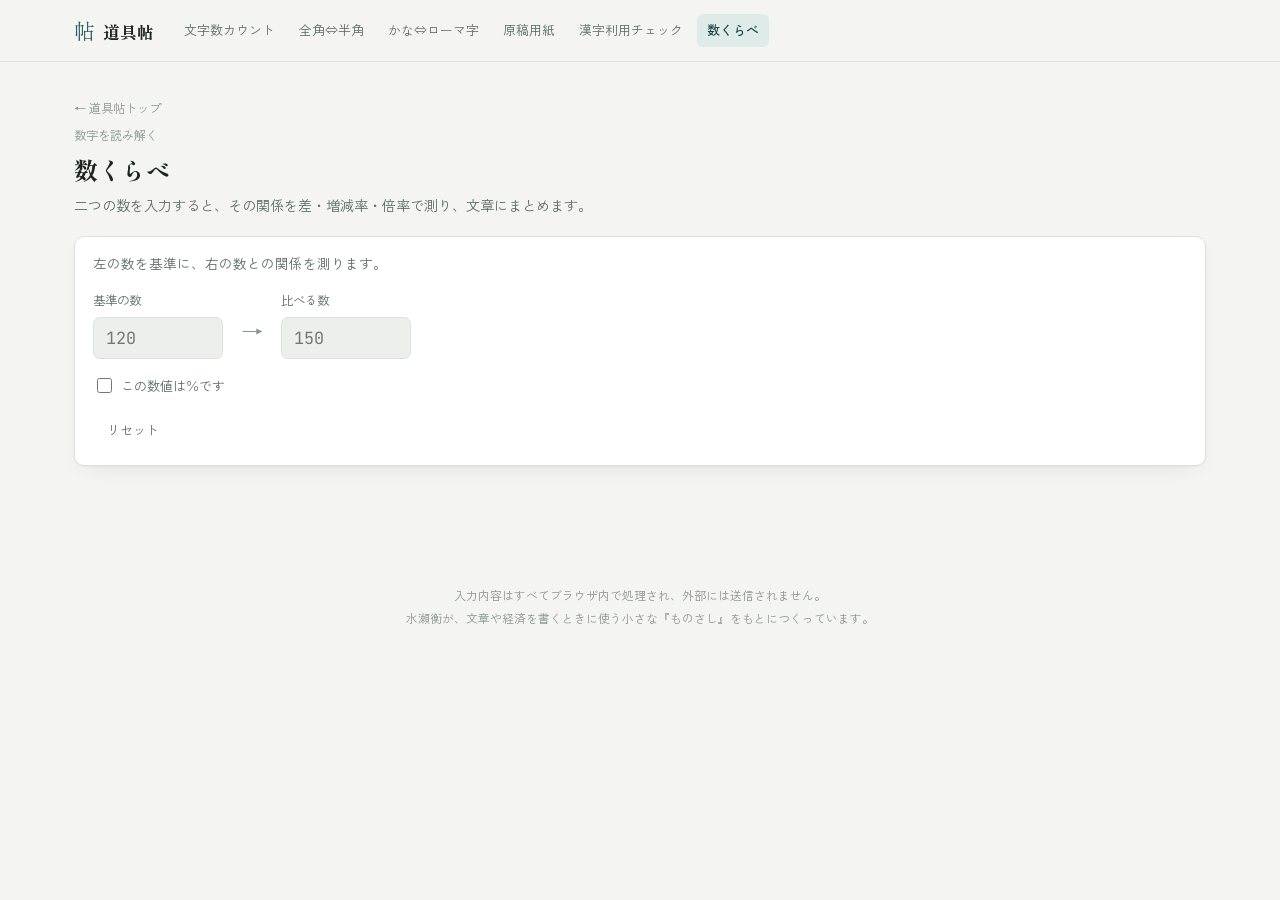
==== tools/numbers/number-comparison/index.html @ 3e236fab "実URL構成へ移行: 単一HTML＋ハッシュルーター → 複数ページ 工程6で確定した文章／数字／時間の3カテゴリの情報構造を、カテゴリ階層を 持つ実URLへ固定した。URLとUIでは可逆性が違うため" ====
<!DOCTYPE html>
<html lang="ja">
<head>
<meta charset="UTF-8">
<meta name="viewport" content="width=device-width, initial-scale=1">
<title>数くらべ | 道具帖</title>
<meta name="description" content="二つの数を、差・増減率・倍率で比べ、結果を文章にまとめます。入力した数値は送信されません。">
<link rel="preconnect" href="https://fonts.googleapis.com">
<link rel="stylesheet" href="https://fonts.googleapis.com/css2?family=Shippori+Mincho:wght@500;700;800&family=Zen+Kaku+Gothic+New:wght@400;500;700&family=JetBrains+Mono:wght@400;500;600&display=swap">
<link rel="stylesheet" href="/assets/style.css">
</head>
<body>

<header class="site-nav">
  <div class="nav-inner">
    <a class="brand-link" href="/"><span class="mark">帖</span><span class="name">道具帖</span></a>
    <nav class="tool-links">
      <a href="/tools/writing/character-count/">文字数カウント</a>
      <a href="/tools/writing/width-converter/">全角⇔半角</a>
      <a href="/tools/writing/kana-romaji/">かな⇔ローマ字</a>
      <a href="/tools/writing/manuscript-paper/">原稿用紙</a>
      <a href="/tools/writing/kanji-check/">漢字利用チェック</a>
      <a href="/tools/numbers/number-comparison/" class="active">数くらべ</a>
    </nav>
  </div>
</header>

<div class="wrap">
  <section class="view">
    <div class="tool-header">
      <a class="back" href="/">← 道具帖トップ</a>
      <p class="category">数字を読み解く</p>
      <h2>数くらべ</h2>
      <p class="desc">二つの数を入力すると、その関係を差・増減率・倍率で測り、文章にまとめます。</p>
    </div>
    <div class="panel">
      <div class="tool-body stack">
        <p class="rt-guide">左の数を基準に、右の数との関係を測ります。</p>
        <div class="rt-inputs">
          <div class="rt-field">
            <label for="rt-a">基準の数</label>
            <input type="number" id="rt-a" aria-label="基準の数の入力欄" inputmode="decimal" placeholder="120">
          </div>
          <div class="rt-arrow" aria-hidden="true">→</div>
          <div class="rt-field">
            <label for="rt-b">比べる数</label>
            <input type="number" id="rt-b" aria-label="比べる数の入力欄" inputmode="decimal" placeholder="150">
          </div>
        </div>
        <label class="check"><input type="checkbox" id="rt-percent"> この数値は％です</label>
        <div class="toolbar-group">
          <button class="ghost" id="rt-reset">リセット</button>
        </div>
        <div id="rt-results" hidden>
          <div class="stat-grid rt-grid">
            <div class="stat-tile"><div class="val" id="rt-diff">—</div><div class="lbl" id="rt-diff-lbl">差</div></div>
            <div class="stat-tile"><div class="val" id="rt-pct">—</div><div class="lbl">増減率</div></div>
            <div class="stat-tile"><div class="val" id="rt-ratio">—</div><div class="lbl">倍率</div></div>
          </div>
          <p class="rt-note" id="rt-note" hidden></p>
          <div class="rt-sentence-label">文章にすると</div>
          <div class="rt-sentence" id="rt-sentence-box">
            <button class="ghost copy-inline" id="rt-copy" aria-label="結果の文章をコピー">コピー</button>
            <span id="rt-sentence"></span>
          </div>
        </div>
      </div>
    </div>
  </section>
</div>

<footer class="site-footer">
  <p>入力内容はすべてブラウザ内で処理され、外部には送信されません。</p>
  <p>水瀬衡が、文章や経済を書くときに使う小さな『ものさし』をもとにつくっています。</p>
</footer>
<div class="toast" id="toast"></div>

<script src="/assets/common.js"></script>
<script>
(function(){
  "use strict";
  const { copyText } = window.Toolbox;

  /* ===================== 数くらべ ===================== */
  (function initRatio(){
    const aInput = document.getElementById('rt-a');
    const bInput = document.getElementById('rt-b');
    const percentCheck = document.getElementById('rt-percent');
    const resultsEl = document.getElementById('rt-results');
    const diffEl = document.getElementById('rt-diff');
    const diffLbl = document.getElementById('rt-diff-lbl');
    const pctEl = document.getElementById('rt-pct');
    const ratioEl = document.getElementById('rt-ratio');
    const noteEl = document.getElementById('rt-note');
    const sentenceEl = document.getElementById('rt-sentence');
    const resetBtn = document.getElementById('rt-reset');
    const copyBtn = document.getElementById('rt-copy');

    const MINUS = '−';

    function decimalsOf(str){
      const i = str.indexOf('.');
      return i === -1 ? 0 : (str.length - i - 1);
    }
    function formatSigned(n, decimals){
      if (n === 0) return (0).toFixed(decimals);
      const sign = n > 0 ? '+' : MINUS;
      return sign + Math.abs(n).toFixed(decimals);
    }
    function formatPlain(n, decimals){
      const scale = Math.pow(10, decimals);
      const rounded = Math.sign(n) * Math.round(Math.abs(n) * scale) / scale;
      const str = String(rounded);
      return rounded < 0 ? MINUS + str.slice(1) : str;
    }
    function setDash(el){
      el.innerHTML = '';
      const span = document.createElement('span');
      span.className = 'rt-dash';
      span.textContent = '—';
      el.appendChild(span);
    }

    function render(){
      const aStr = aInput.value.trim();
      const bStr = bInput.value.trim();
      const a = Number(aStr);
      const b = Number(bStr);
      const valid = aStr !== '' && bStr !== '' && Number.isFinite(a) && Number.isFinite(b);
      if (!valid){
        resultsEl.hidden = true;
        return;
      }
      const percentMode = percentCheck.checked;

      const decimals = Math.max(decimalsOf(aStr), decimalsOf(bStr));
      const scale = Math.pow(10, decimals);
      const diff = (Math.round(b * scale) - Math.round(a * scale)) / scale;
      const diffText = formatSigned(diff, decimals) + (percentMode ? 'ポイント' : '');

      const showPct = a > 0;
      const showRatio = a > 0 && b >= 0;
      const pct = showPct ? (b - a) / a * 100 : null;
      const ratio = showRatio ? b / a : null;

      diffLbl.textContent = percentMode ? 'ポイント差' : '差';
      diffEl.textContent = diffText;

      if (showPct){ pctEl.textContent = formatPlain(pct, 1) + '%'; }
      else { setDash(pctEl); }

      if (showRatio){ ratioEl.textContent = formatPlain(ratio, 2) + '倍'; }
      else { setDash(ratioEl); }

      let note = '';
      let reason = '';
      if (a === 0){
        note = '基準となる値が0のため、増減率と倍率は算出できません。';
        reason = '基準が0のため、増減率と倍率は表示していません。';
      } else if (a < 0){
        note = '基準となる値が負のため、増減率と倍率は誤読を招くため表示していません。';
        reason = '基準が負のため、増減率と倍率は表示していません。';
      } else if (b < 0){
        note = '値が正から負へまたいでいるため、倍率は誤読を招くため表示していません。';
        reason = '値が正から負へまたいでいるため、倍率は表示していません。';
      }
      noteEl.textContent = note;
      noteEl.hidden = !note;

      const unit = percentMode ? '%' : '';
      const clauses = [`差は${diffText}`];
      if (showPct) clauses.push(`増減率は${formatPlain(pct, 1)}%`);
      if (showRatio) clauses.push(`元の${formatPlain(ratio, 2)}倍`);
      const aDisp = aStr.replace(/^-/, MINUS) + unit;
      const bDisp = bStr.replace(/^-/, MINUS) + unit;
      sentenceEl.textContent = `${aDisp}から${bDisp}へ。${clauses.join('、')}です。${reason}`;

      resultsEl.hidden = false;
    }

    aInput.addEventListener('input', render);
    bInput.addEventListener('input', render);
    percentCheck.addEventListener('change', render);
    copyBtn.addEventListener('click', () => copyText(sentenceEl.textContent));
    resetBtn.addEventListener('click', () => {
      aInput.value = '';
      bInput.value = '';
      percentCheck.checked = false;
      render();
      aInput.focus();
    });
  })();
})();
</script>
</body>
</html>
---- assets/style.css ----
:root{
    --bg: #F4F5F2;
    --surface: #FFFFFF;
    --surface-sunken: #ECEFEC;
    --ink: #1D2422;
    --ink-soft: #5C6B67;
    --ink-faint: #8B9793;
    --accent: #2C5F5E;
    --accent-strong: #1B4443;
    --accent-soft: #DFEBE8;
    --line: #DBE1DD;
    --line-strong: #C3CCC7;
    --warn: #A6572B;
    --shadow: 0 1px 2px rgba(20,30,28,0.04), 0 8px 24px -12px rgba(20,30,28,0.12);
    --radius: 10px;
    --g1: #B5892B; --g2: #B0672D; --g3: #A8502F; --g4: #2C5F5E; --g5: #33628F; --g6: #5B4E8F; --gx: #8B9793;
    --g1-bg: #F6ECD6; --g2-bg: #F5E4D6; --g3-bg: #F3DFDA; --g4-bg: #DFEBE8; --g5-bg: #DEE7F0; --g6-bg: #E6E1F0; --gx-bg: #E9EBE9;
  }
  @media (prefers-color-scheme: dark){
    :root:not([data-theme="light"]){
      --bg: #141917; --surface: #1C2321; --surface-sunken: #171D1B;
      --ink: #E8EDEB; --ink-soft: #9DACA7; --ink-faint: #6B7975;
      --accent: #6FBFB4; --accent-strong: #8FD4C9; --accent-soft: #223330;
      --line: #2B3634; --line-strong: #3A4744; --warn: #E0925E;
      --shadow: 0 1px 2px rgba(0,0,0,0.3), 0 8px 24px -12px rgba(0,0,0,0.5);
      --g1: #D9B463; --g2: #D6935F; --g3: #D07F63; --g4: #6FBFB4; --g5: #7FA8D6; --g6: #A79AD9; --gx: #8B9793;
      --g1-bg: #2E2A1C; --g2-bg: #2E241B; --g3-bg: #2E211D; --g4-bg: #1C2A28; --g5-bg: #1C242E; --g6-bg: #26212E; --gx-bg: #22282A;
    }
  }
  :root[data-theme="dark"]{
    --bg: #141917; --surface: #1C2321; --surface-sunken: #171D1B;
    --ink: #E8EDEB; --ink-soft: #9DACA7; --ink-faint: #6B7975;
    --accent: #6FBFB4; --accent-strong: #8FD4C9; --accent-soft: #223330;
    --line: #2B3634; --line-strong: #3A4744; --warn: #E0925E;
    --shadow: 0 1px 2px rgba(0,0,0,0.3), 0 8px 24px -12px rgba(0,0,0,0.5);
    --g1: #D9B463; --g2: #D6935F; --g3: #D07F63; --g4: #6FBFB4; --g5: #7FA8D6; --g6: #A79AD9; --gx: #8B9793;
    --g1-bg: #2E2A1C; --g2-bg: #2E241B; --g3-bg: #2E211D; --g4-bg: #1C2A28; --g5-bg: #1C242E; --g6-bg: #26212E; --gx-bg: #22282A;
  }

  *{ box-sizing: border-box; }
  body{
    margin: 0;
    background: var(--bg);
    color: var(--ink);
    font-family: "Zen Kaku Gothic New", "Hiragino Kaku Gothic ProN", "Yu Gothic", sans-serif;
    line-height: 1.6;
    -webkit-font-smoothing: antialiased;
  }
  a{ color: inherit; }
  .wrap{ max-width: 1180px; margin: 0 auto; padding: 0 24px 80px; }

  /* ---- top nav ---- */
  header.site-nav{
    position: sticky; top: 0; z-index: 20;
    background: var(--bg);
    border-bottom: 1px solid var(--line);
    backdrop-filter: blur(6px);
  }
  .nav-inner{
    max-width: 1180px; margin: 0 auto; padding: 14px 24px;
    display: flex; align-items: center; gap: 20px; flex-wrap: wrap;
  }
  .brand-link{ display: flex; align-items: baseline; gap: 8px; text-decoration: none; flex: none; }
  .brand-link .mark{ font-family: "Shippori Mincho", serif; font-size: 1.3rem; color: var(--accent); }
  .brand-link .name{ font-family: "Shippori Mincho", serif; font-weight: 700; font-size: 1.05rem; color: var(--ink); }
  nav.tool-links{ display: flex; gap: 4px; flex-wrap: wrap; }
  nav.tool-links a{
    font-size: 0.8rem; color: var(--ink-soft); text-decoration: none;
    padding: 6px 10px; border-radius: 6px;
  }
  nav.tool-links a:hover{ background: var(--surface-sunken); color: var(--ink); }
  nav.tool-links a.active{ background: var(--accent-soft); color: var(--accent-strong); font-weight: 500; }

  /* Mobile: keep the brand on its own line, and let the tool nav scroll
     horizontally on one line instead of wrapping (interim fix scoped to
     narrow widths only, ahead of the real nav redesign in ROADMAP §4 6番目). */
  @media (max-width: 640px){
    .nav-inner{ flex-direction: column; align-items: stretch; gap: 10px; flex-wrap: nowrap; }
    nav.tool-links{
      flex-wrap: nowrap; overflow-x: auto; -webkit-overflow-scrolling: touch;
      scrollbar-width: none; width: 100%;
    }
    nav.tool-links::-webkit-scrollbar{ display: none; }
    nav.tool-links a{ flex: none; white-space: nowrap; }
  }

  section.view{ padding-top: 32px; }

  /* ---- cover ---- */
  .cover-hero{ padding: 12px 0 36px; border-bottom: 1px solid var(--line); margin-bottom: 32px; }
  .cover-hero h1{
    font-family: "Shippori Mincho", serif; font-weight: 800; font-size: 2.2rem;
    margin: 0 0 10px; text-wrap: balance;
  }
  .cover-hero p{ color: var(--ink-soft); max-width: 56ch; margin: 0; }
  .cover-group{ margin-bottom: 28px; }
  .cover-group:last-child{ margin-bottom: 0; }
  .cover-group-heading{
    font-size: 0.72rem; font-weight: 700; letter-spacing: 0.08em; text-transform: uppercase;
    color: var(--ink-faint); margin: 0 0 10px;
  }
  .card-grid{
    display: grid; grid-template-columns: repeat(auto-fill, minmax(260px, 1fr)); gap: 16px;
  }
  .tool-card{
    background: var(--surface); border: 1px solid var(--line); border-radius: var(--radius);
    box-shadow: var(--shadow); padding: 20px; text-decoration: none; color: inherit;
    display: flex; flex-direction: column; gap: 10px;
    transition: transform 0.12s ease, border-color 0.12s ease;
  }
  .tool-card:hover{ transform: translateY(-2px); border-color: var(--accent); }
  .tool-card .icon{
    font-family: "Shippori Mincho", serif; font-size: 1.6rem; color: var(--accent);
    width: 42px; height: 42px; display: flex; align-items: center; justify-content: center;
    background: var(--accent-soft); border-radius: 8px;
  }
  .tool-card h3{ margin: 0; font-size: 1.05rem; }
  .tool-card p{ margin: 0; font-size: 0.84rem; color: var(--ink-soft); line-height: 1.5; }

  /* ---- shared tool chrome ---- */
  .tool-header{ margin-bottom: 20px; }
  .tool-header .back{ font-size: 0.78rem; color: var(--ink-faint); text-decoration: none; }
  .tool-header .back:hover{ color: var(--accent-strong); }
  .tool-header .category{ font-size: 0.76rem; color: var(--ink-faint); margin: 6px 0 0; }
  .tool-header h2{ font-family: "Shippori Mincho", serif; font-size: 1.5rem; margin: 6px 0 4px; }
  .tool-header .desc{ color: var(--ink-soft); font-size: 0.88rem; margin: 0; }

  .panel{ background: var(--surface); border: 1px solid var(--line); border-radius: var(--radius); box-shadow: var(--shadow); }
  .stack{ display: flex; flex-direction: column; gap: 16px; }

  label.check{
    display: inline-flex; align-items: center; gap: 6px; font-size: 0.82rem;
    color: var(--ink-soft); cursor: pointer; user-select: none;
  }
  label.check input{ accent-color: var(--accent); width: 15px; height: 15px; }

  button{
    font-family: inherit; font-size: 0.82rem; border-radius: 7px; border: 1px solid var(--line-strong);
    background: var(--surface); color: var(--ink); padding: 7px 13px; cursor: pointer;
    transition: background 0.12s ease, border-color 0.12s ease, transform 0.05s ease;
  }
  button:hover{ background: var(--surface-sunken); border-color: var(--ink-faint); }
  button:active{ transform: translateY(1px); }
  button:focus-visible, textarea:focus-visible, input:focus-visible{ outline: 2px solid var(--accent); outline-offset: 2px; }
  button.primary{ background: var(--accent); border-color: var(--accent); color: var(--surface); font-weight: 500; }
  button.primary:hover{ background: var(--accent-strong); border-color: var(--accent-strong); }
  button.ghost{ border-color: transparent; background: transparent; color: var(--ink-soft); }
  button.ghost:hover{ background: var(--surface-sunken); color: var(--ink); }
  button.seg{ border-radius: 0; }
  button.seg:first-child{ border-radius: 7px 0 0 7px; }
  button.seg:last-child{ border-radius: 0 7px 7px 0; }
  button.seg.active{ background: var(--accent); border-color: var(--accent); color: var(--surface); }
  button:disabled{ opacity: 0.45; cursor: not-allowed; }

  textarea{
    width: 100%; background: var(--surface-sunken); border: 1px solid var(--line); border-radius: 8px;
    padding: 14px 16px; font-family: "Zen Kaku Gothic New", sans-serif; font-size: 1rem;
    line-height: 1.6; color: var(--ink); resize: vertical;
  }
  textarea::placeholder{ color: var(--ink-faint); }
  textarea.mono{ font-family: "JetBrains Mono", ui-monospace, monospace; font-size: 0.92rem; }

  input[type="number"]{
    width: 90px; background: var(--surface-sunken); border: 1px solid var(--line); border-radius: 7px;
    padding: 7px 10px; font-family: "JetBrains Mono", monospace; font-size: 0.9rem; color: var(--ink);
  }

  .toolbar{ display: flex; align-items: center; justify-content: space-between; flex-wrap: wrap; gap: 10px; padding: 16px 18px 0; }
  .toolbar-group{ display: flex; align-items: center; gap: 8px; flex-wrap: wrap; }
  .tool-body{ padding: 16px 18px 18px; }
  .hint{ font-size: 0.76rem; color: var(--ink-faint); margin-top: 8px; }

  .hero-stat{ display: flex; align-items: baseline; gap: 10px; padding: 12px 2px 0; }
  .hero-stat .num{ font-family: "JetBrains Mono", monospace; font-variant-numeric: tabular-nums; font-size: 2.6rem; font-weight: 600; color: var(--accent-strong); line-height: 1; }
  .hero-stat .unit{ color: var(--ink-soft); font-size: 0.95rem; }
  .hero-stat .label{ margin-left: auto; color: var(--ink-faint); font-size: 0.78rem; }

  .side{ display: flex; flex-direction: column; gap: 16px; }
  .stat-group{ padding: 16px 18px 18px; }
  .stat-group h2{ font-size: 0.72rem; font-weight: 700; letter-spacing: 0.08em; text-transform: uppercase; color: var(--ink-faint); margin: 0 0 12px; }
  .stat-grid{ display: grid; grid-template-columns: repeat(2, 1fr); gap: 10px; }
  .stat-tile{ background: var(--surface-sunken); border: 1px solid var(--line); border-radius: 8px; padding: 10px 12px; }
  .stat-tile .val{ font-family: "JetBrains Mono", monospace; font-variant-numeric: tabular-nums; font-size: 1.15rem; font-weight: 600; color: var(--ink); }
  .stat-tile .val .u{ font-size: 0.72rem; color: var(--ink-soft); font-weight: 400; margin-left: 2px; }
  .stat-tile .lbl{ font-size: 0.72rem; color: var(--ink-soft); margin-top: 2px; }
  .approx-note{ font-size: 0.68rem; color: var(--ink-faint); margin-top: 10px; }

  .layout-2col{ display: grid; grid-template-columns: minmax(0, 1.5fr) minmax(280px, 1fr); gap: 24px; align-items: start; }
  @media (max-width: 860px){ .layout-2col{ grid-template-columns: 1fr; } }

  /* ---- ratio tool ---- */
  .rt-guide{ font-size: 0.85rem; color: var(--ink-soft); margin: 0; }
  .rt-inputs{ display: flex; align-items: flex-end; gap: 18px; }
  .rt-field{ display: flex; flex-direction: column; gap: 6px; }
  .rt-field label{ font-size: 0.78rem; color: var(--ink-soft); }
  .rt-field input[type="number"]{ width: 130px; font-size: 1.05rem; padding: 9px 12px; }
  .rt-arrow{ font-size: 1.4rem; color: var(--ink-faint); padding-bottom: 10px; }
  @media (max-width: 520px){
    .rt-inputs{ flex-direction: column; align-items: stretch; gap: 12px; }
    .rt-arrow{ align-self: center; transform: rotate(90deg); padding-bottom: 0; }
  }
  .rt-grid{ grid-template-columns: repeat(3, 1fr); }
  .rt-grid .stat-tile{ padding: 10px; }
  .rt-grid .stat-tile .val{ font-size: 1.05rem; }
  .rt-dash{ color: var(--ink-faint); font-weight: 400; }
  .rt-note{ font-size: 0.82rem; color: var(--ink-soft); margin: 16px 0 0; }
  .rt-sentence-label{
    font-size: 0.72rem; font-weight: 700; letter-spacing: 0.08em; text-transform: uppercase;
    color: var(--ink-faint); margin: 10px 0 6px;
  }
  .rt-sentence{
    position: relative; background: var(--surface-sunken); border: 1px solid var(--line);
    border-radius: 8px; padding: 16px 96px 16px 18px; font-size: 0.95rem; line-height: 1.7; margin: 0;
  }
  .rt-sentence .copy-inline{ position: absolute; top: 10px; right: 10px; font-size: 0.74rem; padding: 4px 10px; }

  /* ---- genkou (vertical writing) ---- */
  .genkou-controls{ display: flex; align-items: center; gap: 10px; flex-wrap: wrap; margin: 14px 0; }
  .sheet-pager{ display: flex; align-items: center; gap: 6px; font-size: 0.85rem; color: var(--ink-soft); }
  .sheet-pager .page-input{
    width: 52px; text-align: center; padding: 5px 4px; font-size: 0.85rem;
  }
  .genkou-sheets{ display: flex; flex-direction: column; gap: 28px; }
  .genkou-sheet{ display: none; }
  .genkou-sheet.active{ display: block; }
  .genkou-sheet .sheet-label{ font-size: 0.74rem; color: var(--ink-faint); margin-bottom: 6px; }
  .gk-hint{ display: none; font-size: 0.78rem; color: var(--ink-soft); margin: 0 0 8px; }
  @media (max-width: 640px){
    .gk-hint{ display: block; }
  }
  /* Horizontal-scroll viewport for one sheet. direction:rtl makes scrollLeft:0
     land on the RIGHT edge (where column 1 / the first character is), matching
     tategaki reading order, and lets the grid keep a 400px floor width without
     the page itself gaining a vertical scrollbar. */
  .gk-scroll{
    overflow-x: auto; overflow-y: hidden;
    direction: rtl;
    max-width: 100%;
  }
  .gk-grid{
    display: grid; grid-template-columns: repeat(20, 1fr); grid-template-rows: repeat(20, 1fr);
    grid-auto-flow: column;
    border-top: 1px solid var(--line-strong); border-right: 1px solid var(--line-strong);
    background: var(--surface); aspect-ratio: 1;
    width: 100%; min-width: 400px; max-width: 640px;
  }
  .gk-cell{
    position: relative; direction: ltr;
    border-left: 1px solid var(--line); border-bottom: 1px solid var(--line);
    display: flex; align-items: center; justify-content: center;
    font-family: "Shippori Mincho", serif; font-size: clamp(9px, 1.55vw, 15px); color: var(--ink);
  }
  .gk-cell .glyph{ writing-mode: vertical-rl; }
  /* 、。 and small kana (っゃゅょぁぃぅぇぉ): tucked into the upper-right of the cell */
  .gk-cell.gk-corner .glyph{
    writing-mode: horizontal-tb;
    display: flex; align-items: flex-start; justify-content: flex-end;
    position: absolute; inset: 4% 4% auto auto;
    font-size: 0.6em; line-height: 1;
  }
  /* ー and — : forced into a vertical stroke regardless of font vertical-glyph support */
  .gk-cell.gk-rotate .glyph{
    writing-mode: horizontal-tb; display: inline-block; transform: rotate(90deg);
  }
  /* ？！: stay upright, centered, unrotated */
  .gk-cell.gk-upright .glyph{ writing-mode: horizontal-tb; }
  .gk-cell .trail{
    position: absolute; right: 4%; bottom: 2%; font-size: 0.55em; color: var(--ink-soft);
    line-height: 1; writing-mode: horizontal-tb;
  }

  /* ---- kanji check ---- */
  .kanji-output{
    background: var(--surface-sunken); border: 1px solid var(--line); border-radius: 8px;
    padding: 16px 18px; font-size: 1.05rem; line-height: 2.1; white-space: pre-wrap; word-break: break-word;
  }
  .kanji-output .k{ border-radius: 4px; padding: 0 1px; }
  .kanji-output .k1{ background: var(--g1-bg); color: var(--g1); }
  .kanji-output .k2{ background: var(--g2-bg); color: var(--g2); }
  .kanji-output .k3{ background: var(--g3-bg); color: var(--g3); }
  .kanji-output .k4{ background: var(--g4-bg); color: var(--g4); }
  .kanji-output .k5{ background: var(--g5-bg); color: var(--g5); }
  .kanji-output .k6{ background: var(--g6-bg); color: var(--g6); }
  .kanji-output .kx{ background: var(--gx-bg); color: var(--gx); text-decoration: underline dotted; }
  .legend{ display: flex; gap: 10px; flex-wrap: wrap; margin-top: 14px; font-size: 0.76rem; color: var(--ink-soft); }
  .legend span{ display: inline-flex; align-items: center; gap: 5px; }
  .legend i{ width: 12px; height: 12px; border-radius: 3px; display: inline-block; }

  .toast{
    position: fixed; bottom: 20px; left: 50%; transform: translateX(-50%) translateY(8px);
    background: var(--accent-strong); color: var(--surface); padding: 9px 18px; border-radius: 999px;
    font-size: 0.82rem; opacity: 0; pointer-events: none; transition: opacity 0.15s ease, transform 0.15s ease;
    box-shadow: var(--shadow); z-index: 50;
  }
  .toast.show{ opacity: 1; transform: translateX(-50%) translateY(0); }

  footer.site-footer{ text-align: center; color: var(--ink-faint); font-size: 0.74rem; padding: 40px 0 10px; }
  footer.site-footer p{ margin: 0 0 4px; }
  footer.site-footer p:last-child{ margin-bottom: 0; }

  @media (prefers-reduced-motion: reduce){ *{ transition: none !important; } }

  @media print{
    @page{ size: A4 portrait; margin: 14mm; }
    header.site-nav, .cover-hero, .card-grid, .tool-header, .toolbar, footer.site-footer,
    .layout-2col > aside, .genkou-controls, textarea, .hint, .gk-hint{ display: none !important; }
    body{ background: #fff; }
    /* Strip the chrome (page padding, panel border/shadow, body padding)
       that was eating into the printable width, and drop the flex layout
       on .genkou-sheets — print engines don't reliably honor break-*
       properties on flex children, only on plain block boxes. */
    .wrap{ max-width: none; margin: 0; padding: 0; }
    #view-genkou .panel{ border: none; box-shadow: none; border-radius: 0; }
    #view-genkou .tool-body{ padding: 0; }
    .genkou-sheets{ display: block !important; gap: 0; }
    .genkou-sheet{
      display: block !important;
      break-inside: avoid; page-break-inside: avoid;
    }
    .genkou-sheet:not(:last-child){
      break-after: page; page-break-after: always;
    }
    .gk-scroll{ overflow: visible !important; max-width: none; }
    .gk-grid{ width: 100%; min-width: 0; max-width: 100%; margin: 0 auto; }
  }
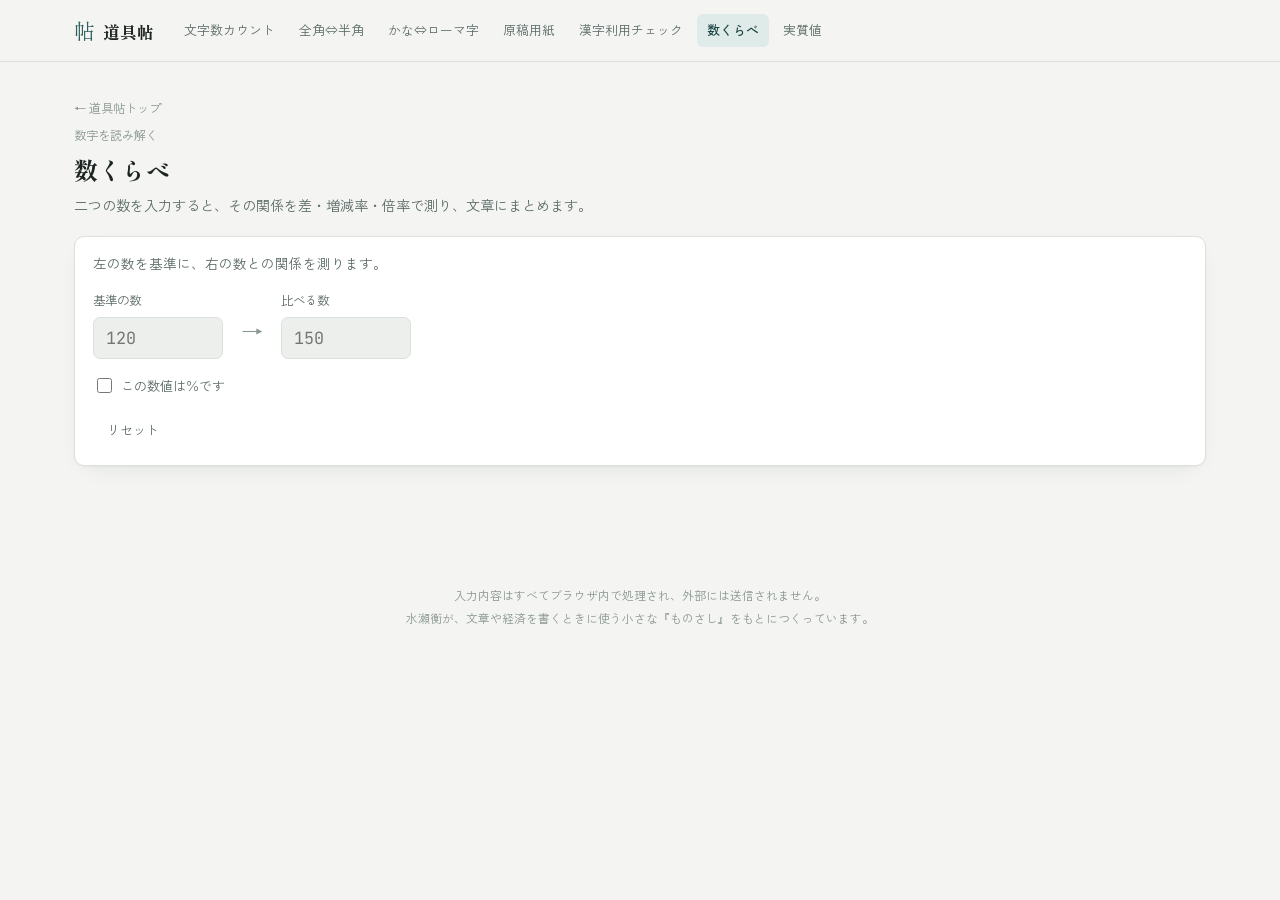
==== commit aa37ee17: "「実質値」ツールを追加 物価の変化を通して、金額の価値がどれだけ変わるかを測るツールを /tools/numbers/real-value/ に追加した。工程7で先送りした 「計算根拠まで持った数字ペ" ====
--- a/tools/numbers/number-comparison/index.html
+++ b/tools/numbers/number-comparison/index.html
@@ -21,6 +21,7 @@
       <a href="/tools/writing/manuscript-paper/">原稿用紙</a>
       <a href="/tools/writing/kanji-check/">漢字利用チェック</a>
       <a href="/tools/numbers/number-comparison/" class="active">数くらべ</a>
+      <a href="/tools/numbers/real-value/">実質値</a>
     </nav>
   </div>
 </header>
--- a/assets/style.css
+++ b/assets/style.css
@@ -38,6 +38,9 @@
   }
 
   *{ box-sizing: border-box; }
+  /* display を持つクラス(.rv-fields など)が hidden 属性に勝ってしまうため、
+     hidden を全体で優先させる。JSで hidden を切り替える箇所すべてに効く。 */
+  [hidden]{ display: none !important; }
   body{
     margin: 0;
     background: var(--bg);
@@ -202,17 +205,17 @@
   .rt-grid{ grid-template-columns: repeat(3, 1fr); }
   .rt-grid .stat-tile{ padding: 10px; }
   .rt-grid .stat-tile .val{ font-size: 1.05rem; }
-  .rt-dash{ color: var(--ink-faint); font-weight: 400; }
-  .rt-note{ font-size: 0.82rem; color: var(--ink-soft); margin: 16px 0 0; }
-  .rt-sentence-label{
+  .rt-dash, .val-dash{ color: var(--ink-faint); font-weight: 400; }
+  .rt-note, .result-note{ font-size: 0.82rem; color: var(--ink-soft); margin: 16px 0 0; }
+  .rt-sentence-label, .result-sentence-label{
     font-size: 0.72rem; font-weight: 700; letter-spacing: 0.08em; text-transform: uppercase;
     color: var(--ink-faint); margin: 10px 0 6px;
   }
-  .rt-sentence{
+  .rt-sentence, .result-sentence{
     position: relative; background: var(--surface-sunken); border: 1px solid var(--line);
     border-radius: 8px; padding: 16px 96px 16px 18px; font-size: 0.95rem; line-height: 1.7; margin: 0;
   }
-  .rt-sentence .copy-inline{ position: absolute; top: 10px; right: 10px; font-size: 0.74rem; padding: 4px 10px; }
+  .rt-sentence .copy-inline, .result-sentence .copy-inline{ position: absolute; top: 10px; right: 10px; font-size: 0.74rem; padding: 4px 10px; }
 
   /* ---- genkou (vertical writing) ---- */
   .genkou-controls{ display: flex; align-items: center; gap: 10px; flex-wrap: wrap; margin: 14px 0; }
@@ -268,6 +271,50 @@
     position: absolute; right: 4%; bottom: 2%; font-size: 0.55em; color: var(--ink-soft);
     line-height: 1; writing-mode: horizontal-tb;
   }
+
+  /* ---- real value tool ---- */
+  .rv-guide{ font-size: 0.85rem; color: var(--ink-soft); margin: 0; }
+  .rv-modes{ display: flex; }
+  .rv-fields{ display: flex; align-items: flex-end; gap: 18px; flex-wrap: wrap; }
+  .rv-field{ display: flex; flex-direction: column; gap: 6px; }
+  .rv-field label{ font-size: 0.78rem; color: var(--ink-soft); }
+  .rv-field input[type="number"]{ width: 150px; font-size: 1.05rem; padding: 9px 12px; }
+  .rv-field.narrow input[type="number"]{ width: 110px; }
+  .rv-grid{ grid-template-columns: repeat(3, 1fr); }
+  .rv-grid .stat-tile{ padding: 10px; }
+  .rv-grid .stat-tile .val{ font-size: 1.05rem; }
+  /* 実質値は「820,348円」のように値が長く、数くらべ(+11ポイント/11%/1.25倍)より
+     桁を食う。狭い幅では「円」やラベルが折り返すため1列に落とす。
+     @media は詳細度を上げないため、必ず上の基本ルールより後ろに置くこと。 */
+  @media (max-width: 520px){
+    .rv-grid{ grid-template-columns: 1fr; }
+    .rv-field{ flex: 1 1 140px; }
+    .rv-field input[type="number"], .rv-field.narrow input[type="number"]{ width: 100%; }
+  }
+
+  /* ---- tool documentation ----
+     使い方 → 計算の考え方 → 例 → 注意 の4ブロック。数字ツールの標準形。 */
+  .tool-doc{ margin-top: 34px; padding-top: 26px; border-top: 1px solid var(--line); }
+  .tool-doc section + section{ margin-top: 26px; }
+  .tool-doc h3{
+    font-size: 0.72rem; font-weight: 700; letter-spacing: 0.08em;
+    color: var(--ink-faint); margin: 0 0 10px;
+  }
+  .tool-doc p, .tool-doc ul{
+    font-size: 0.88rem; color: var(--ink-soft); line-height: 1.8; max-width: 68ch;
+  }
+  .tool-doc p{ margin: 0 0 10px; }
+  .tool-doc p:last-child{ margin-bottom: 0; }
+  .tool-doc ul{ margin: 0; padding-left: 1.25em; }
+  .tool-doc li + li{ margin-top: 7px; }
+  .tool-doc .formula{
+    font-family: "JetBrains Mono", "Zen Kaku Gothic New", monospace;
+    font-size: 0.8rem; color: var(--ink); line-height: 2;
+    background: var(--surface-sunken); border: 1px solid var(--line); border-radius: 8px;
+    padding: 12px 15px; margin: 0 0 10px; overflow-x: auto; white-space: pre;
+  }
+  .tool-doc .formula b{ color: var(--accent-strong); font-weight: 600; }
+  .tool-doc a{ color: var(--accent-strong); text-underline-offset: 2px; }
 
   /* ---- kanji check ---- */
   .kanji-output{
